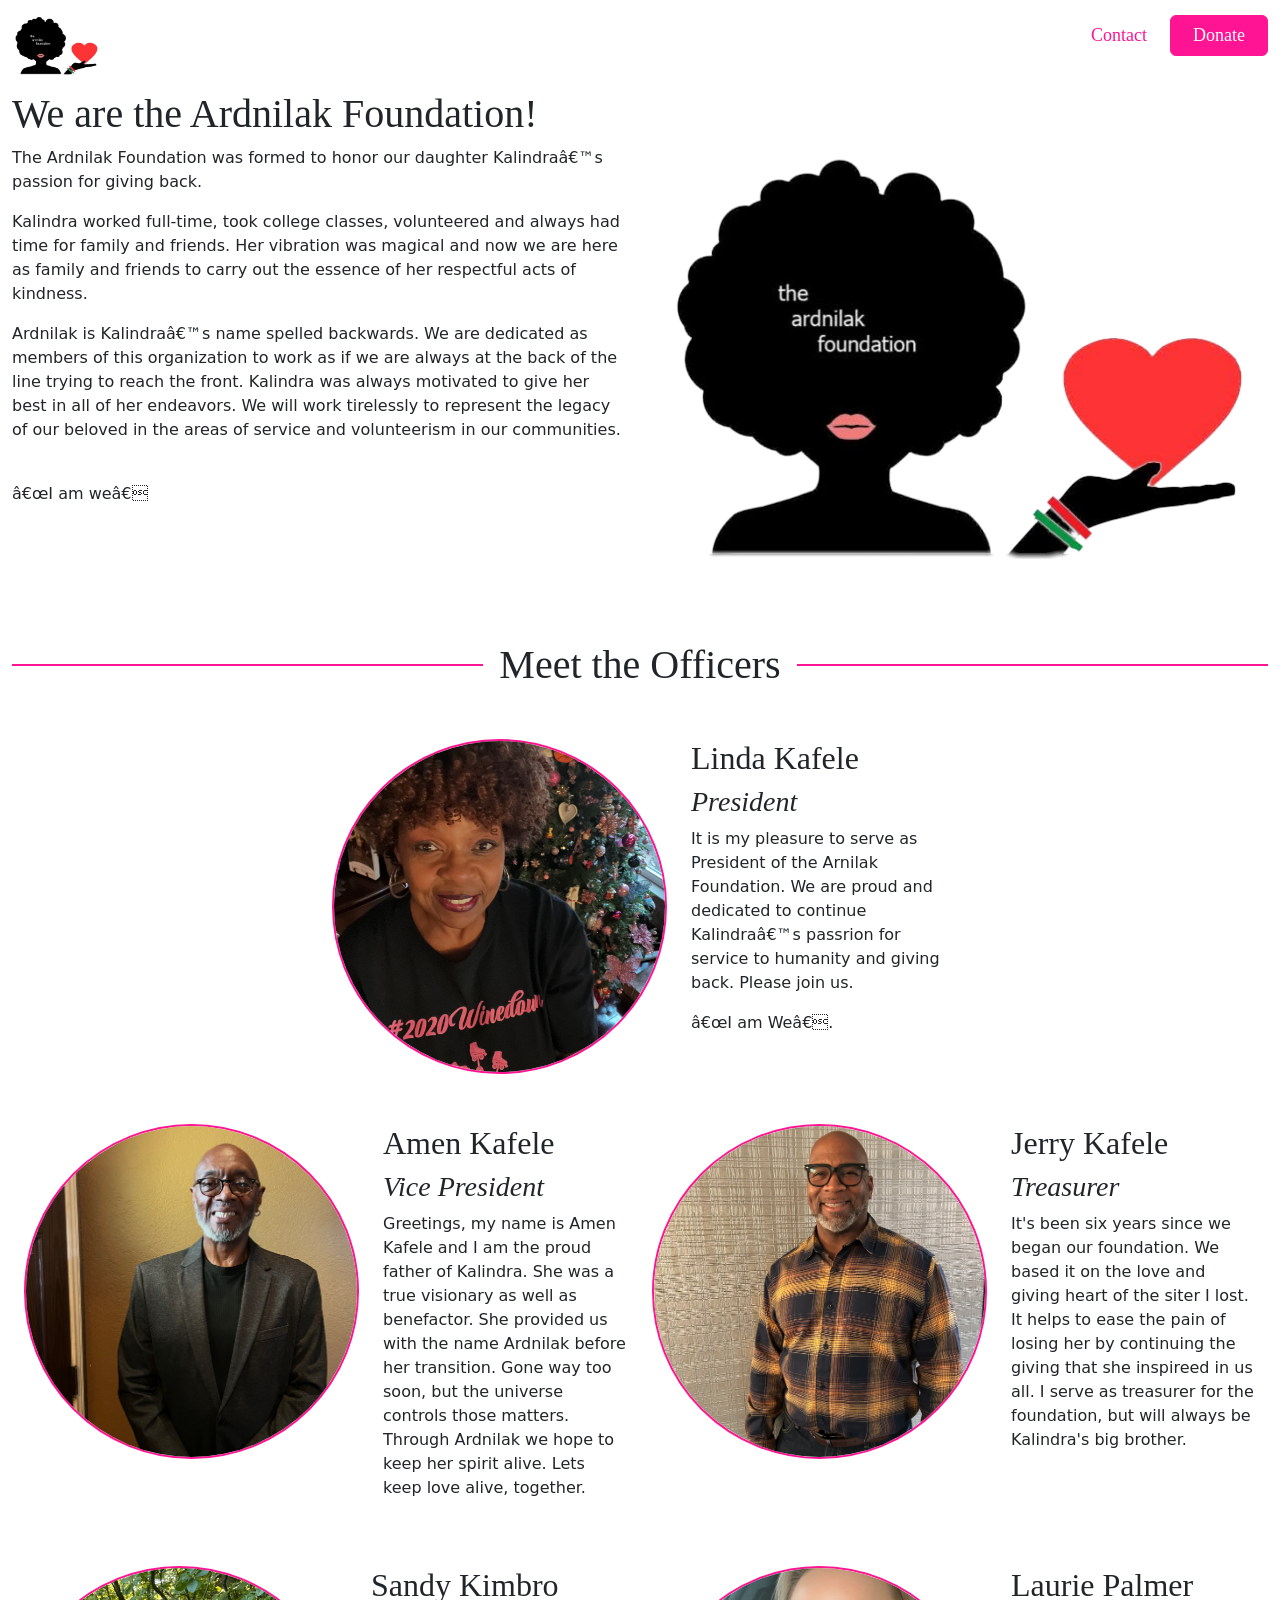
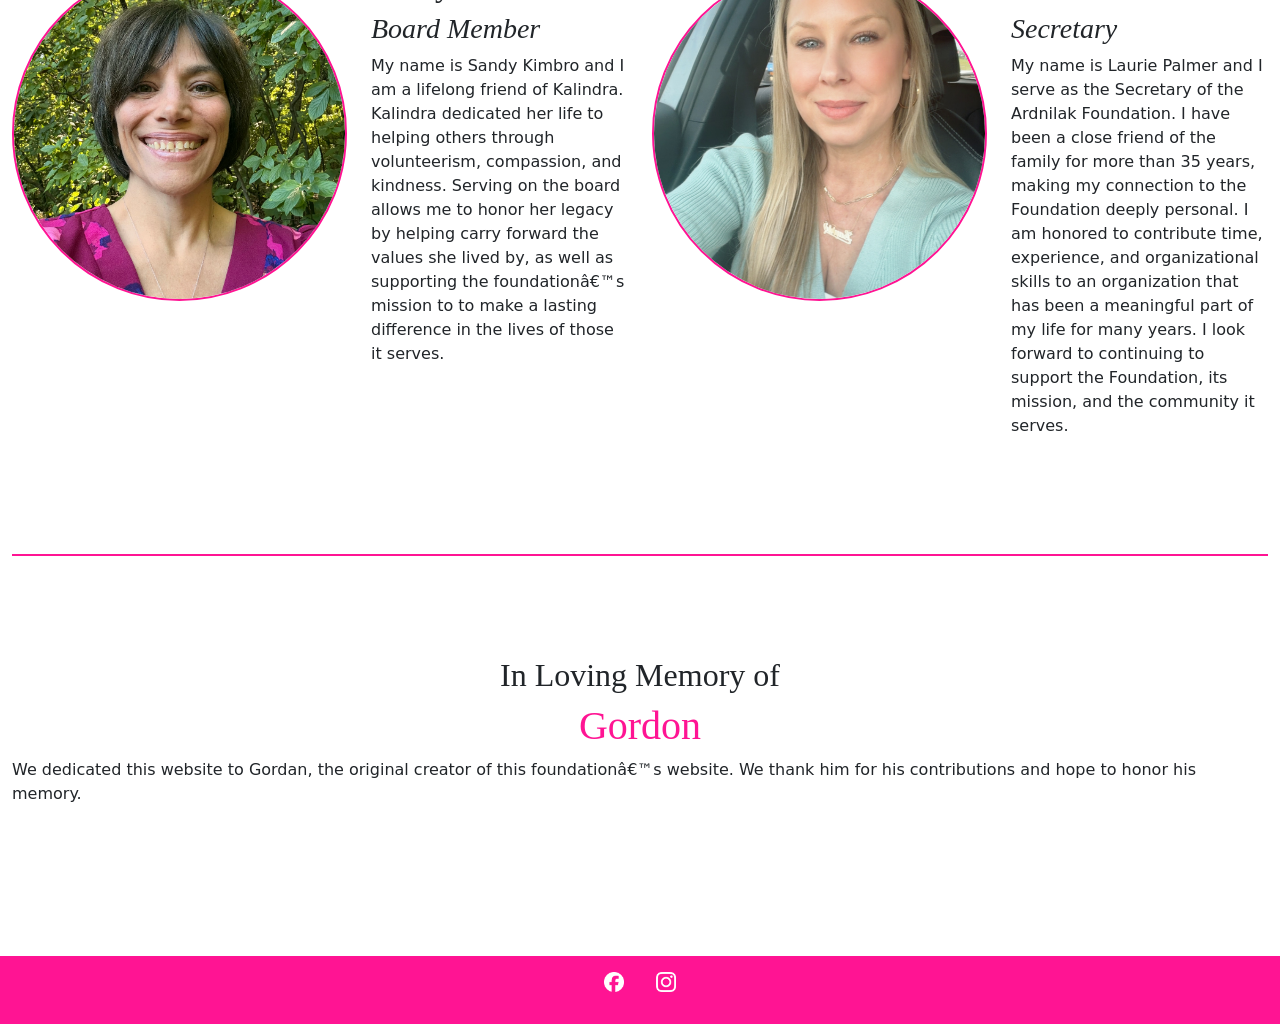
==== index.html @ 9dce62a3 "Add files via upload" ====
<!doctype html>
<html>
<head>
	<title>Ardnilak Foundation Home Page</title>
	<link rel="stylesheet" href="ard_style.css">
    <link href="https://cdn.jsdelivr.net/npm/bootstrap@5.3.8/dist/css/bootstrap.min.css" rel="stylesheet" integrity="sha384-sRIl4kxILFvY47J16cr9ZwB07vP4J8+LH7qKQnuqkuIAvNWLzeN8tE5YBujZqJLB" crossorigin="anonymous">
	<meta name="viewport" content="width=device-width, initial-scale=1.0, user-scalable=yes">
</head>

	<body>

	<header class="ard-header">
		<div class="container-fluid">
			<nav class="ard-main-nav">
				<a href="index.html"><img class="logo" src="ardnilak_logo.png" alt="Ardnilak Logo"></a>
				<ul>
					<li><button type="button" class="btn btn-secondary"><a href="ardnilak_contact.html">Contact</a></button></li>
					<li><button type ="button" class="btn btn-custom"><a href="https://www.zeffy.com/en-US/donation-form/thank-you-for-your-donation-20" target="_blank">Donate</a></button></li>
				</ul>
			</nav>
		</div>
	</header>

	<div class="ard-hero">
		<div class="container-fluid">
			<h1>We are the Ardnilak Foundation!</h1>
			<div class="row justify-content-center">
				<div class="col-md col-sm">
					<p>The Ardnilak Foundation was formed to honor our daughter Kalindra’s passion for giving back.</p>
					<p>Kalindra worked full-time, took college classes, volunteered and always had time for family and friends. Her vibration was magical and now we are here as family and friends to carry out the essence of her respectful acts of kindness.</p>
					<p>Ardnilak is Kalindra’s name spelled backwards. We are dedicated as members of this organization to work as if we are always at the back of the line trying to reach the front. Kalindra was always motivated to give her best in all of her endeavors. We will work tirelessly to represent the legacy of our beloved in the areas of service and volunteerism in our communities.</p>
					<br>

					<p>“I am we”</p>
				</div>
				<div class="col-md col-sm">
				<img class="logo" src="ardnilak_logo.png" alt="Ardnilak Logo">
				</div>
			</div>
		</div>
	</div>

	<div class="ard-officers">
		<div class="container-fluid">
				<span><h1>Meet the Officers</h1></span>
		</div>
	</div>

	<div class="officer-info">
		<div class="container-fluid">
			<div class="row justify-content-center">
				<div class="col-md-6">
					<div class="row">
						<div class="col-md col-sm">
							<img class="officer-img" src="Linda.jpeg" alt="Linda">
						</div>
						<div class="col-md col-sm">
							<h2>Linda Kafele</h2>
							<h3>President</h3>
							<p>It is my pleasure to serve as President of  the Arnilak Foundation. We are proud and dedicated to  continue Kalindra’s passrion for service to humanity and giving back. Please join us.</p><p>“I am We”.</p>
						</div>
					</div><!--row end-->
				</div><!--column close-->
			</div>

		<div class="container-fluid">
			<div class="row">
			<div class="col-md-6">
				<div class="row">
				<div class="col-md col-sm">
					<img class="officer" src="Amen.jpeg">
				</div>
				<div class="col-md col-sm">
					<h2>Amen Kafele</h2>
					<h3>Vice President</h3>
					<p>Greetings, my name is Amen Kafele and I am the proud father of Kalindra. She was a true visionary as well as benefactor. She provided us with the name Ardnilak before her transition. Gone way too soon, but the universe controls those matters. Through Ardnilak  we hope to keep her spirit alive. Lets keep love alive, together.</p>
				</div>
			</div>
			</div> <!--col 6 end-->

			
			<div class="col-md-6">
			<div class="row">
				<div class="col-md col-sm">
					<img class="officer" src="Jerry.jpeg">
				</div>
				<div class="col-md col-sm">
					<h2>Jerry Kafele</h2>
					<h3>Treasurer</h3>
					<p>It's been six years since we began our foundation. We based it on the love and giving heart of the siter I lost. It helps to ease the pain of losing her by continuing the giving that she inspireed in us all. I serve as treasurer for the foundation, but will always be Kalindra's big brother.</p>
				</div>
			</div>
			</div><!--col 6 end-->
		</div><!--row end-->
	</div>

		<div class="w-100"></div>

	<div class="row">
			<div class="col-md-6">
				<div class="row">
				<div class="col-md col-sm">
					<img class="officer" src="Sandy.jpeg">
				</div>
				<div class="col-md col-sm">
					<h2>Sandy Kimbro</h2>
					<h3>Board Member</h3>
					<p>My name is Sandy Kimbro and I am a lifelong friend of Kalindra. Kalindra dedicated her life to helping others through volunteerism, compassion, and kindness. Serving on the board allows me to honor her legacy by helping carry  forward the values she lived by, as well as supporting the foundation’s mission to to make a lasting difference in the lives of those it serves.</p>
				</div>
			</div>
			</div> <!--col 6 end-->

			<div class="col-md-6">
				<div class="row">
					<div class="col-md col-sm">
						<img class="officer" src="Laurie.jpeg">
					</div>
					<div class="col-md col-sm">
						<h2>Laurie Palmer</h2>
						<h3>Secretary</h3>
						<p>My name is Laurie Palmer and I serve as the Secretary of the Ardnilak Foundation. I have been a close friend of the family for more than 35 years, making my connection to the Foundation deeply personal. I am honored to contribute time, experience, and organizational skills to an organization that has been a meaningful part of my life for many years. I look forward to continuing to support the Foundation, its mission, and the community it serves.</p>
					</div>
				</div>
			</div><!--col 6 end-->
	</div><!--row end-->
		<hr>
	</div><!--container end-->
</div><!--officer info end-->

	<div class="ilm">
		<div class=" container-fluid">
			<div class="row">
				<h2 class="ilm-title">In Loving Memory of</h2>
				<div class="w-100"></div>
				<h1 class="gordon">Gordon</h1>
				<p class="ilm-statement">We dedicated this website to Gordan, the original creator of this foundation’s website. We thank him for his contributions and hope to honor his memory.</p>
			</div><!--row end-->
		</div><!--container end-->
	</div><!--ilm end-->

	<div class="ard-footer">
		<div class="container-fluid">
			<div class="row">
				<ul>
					<li><a href="https://www.facebook.com/people/Ardnilak-Foundation/100068986899114/" target="_blank" rel="noopener noreferrer"><img src="Facebook_Logo_Secondary.png"></a></li>
					<li><a href="https://www.instagram.com/theardnilakfoundation/" target="_blank" rel="noopener noreferrer"><img src="Instagram_Glyph_White.png"></a></li>
				</ul>
			</div>
		</div>
	</div>







	</body>
---- ard_style.css ----
/*FONT & CONTAINER DIMENSIONS*/

@media (max-width: 768px){
	
}

h1{
	font-size: 48px;
	color: deeppink;
	font-family: "Times New Roman", Times, serif;
}

h2{
	font-size: 32px;
	font-family: "Times New Roman", Times, serif;

}

h3{
	font-size: 24px;
	font-style: italic;
	font-family: "Times New Roman", Times, serif;

}

p{
	font-size: 16px;
}

a{
	font-size: 18px;
	font-family: "Times New Roman", Times, serif;
}

/*******************FONT & CONTAINER SECTION END********************************/

/*HEADER SECTION CSS*/

.ard-main-nav img{
	height:60px;
	max-width:100%;
	float: left;
}

.ard-main-nav ul{
	display: flex;
	float: right;
	list-style: none;
}

header.ard-header{
	display: flex;
	justify-content: space-between;
	align-items: center;
	margin: 15px 0;

}

header a{
	margin: 0 10px;
}

.btn{
	background-color: deeppink !important;
	border-color: deeppink !important;
	transition: background-color 0.2s ease!important;
}

.btn:hover{
	background-color: white !important;
	color: deeppink !important;
	border: 1px solid deeppink;
}

.btn-secondary{
	background-color: white !important;
	border-color: white !important;
}


.btn-secondary a{
	color: deeppink !important;
}

.btn-secondary a:hover{
	text-decoration: underline;
}

.btn a{
	color: white;
	text-decoration: none;
	transition: color 0.2s ease!important;
}

.btn a:hover{
	color: deeppink;
}


/*************************/

/*HERO SECTION CSS*/

.ard-hero img{
	height: 100%;
	object-fit: cover;
	max-inline-size: 100%;
}

.ard-hero{
	margin-bottom: -20px;
}

/***********************/

/*OFFICER SECTION CSS*/

.ard-officers h1{
	display: flex;
	justify-content: center;
	align-items: center;
	margin: 50px 0px;
	gap: 1rem;
	width: 100%;
}

.ard-officers h1::before{
	content: ""; /* Required for pseudo-elements */
  flex: 1; /* Take remaining space (pushes text to center) */
  height: 2px; /* Line thickness */
  background: deeppink; /* Line color */
}

.ard-officers h1::after{
	content: ""; /* Required for pseudo-elements */
  flex: 1; /* Take remaining space (pushes text to center) */
  height: 2px; /* Line thickness */
  background: deeppink; /* Line color */
}

.officer-info img {
    width: 335px;        
    height: 335px;      
    object-fit: cover;   
    border-radius: 50%; 
    display: block;
    border: 2px solid deeppink;
}

.col-md{
	margin: 50px 0px; /*GAPS IN BETWEEN SECTIONS*/
}

.officer-info hr {
	border: none;
	height: 2px;
	opacity: 1;
	background-color: deeppink;
	margin: 50px 0;
}


/***********************/

/*FOOTER SECTION CSS*/

.ard-footer img{
	height: 20px;
	width: 20px;
	margin: 16px;
	display: flex;
}

.ard-footer ul{
	list-style: none;
	align-items: center;
	display: flex;
	justify-content: center;
}

.ard-footer{
	background-color: deeppink;
}

/****************/

/*ILM SECTION CSS*/
.ilm {
	margin: 100px 0;
}
.ilm-title{
	display: flex;
	justify-content: center;
	align-items: center;
	gap: 1rem;
	width: 100%;
}

.gordon{
	display: flex;
	justify-content: center;
	align-items: center;
	width: 100%;
}

.ilm-statement{
	display: flex;
	justify-content: center;
	align-items: center;
	width: 100%;
	margin-bottom: 50px;
}


/*****************HOMEPAGE SECTION END***********************************************/

/*CONTACT PAGE CSS*/

.ard-contact-header h1{
	display: flex;
	justify-content: center;
	align-items: center;
	padding-bottom: 20px;
}

.ilm h1{
	color: deeppink;
}

.ard-contact-form{
	margin-bottom: 87px;
}

.btn-submit{
	color: white!important;
	font-family: "Times New Roman", Times, serif !important;
}
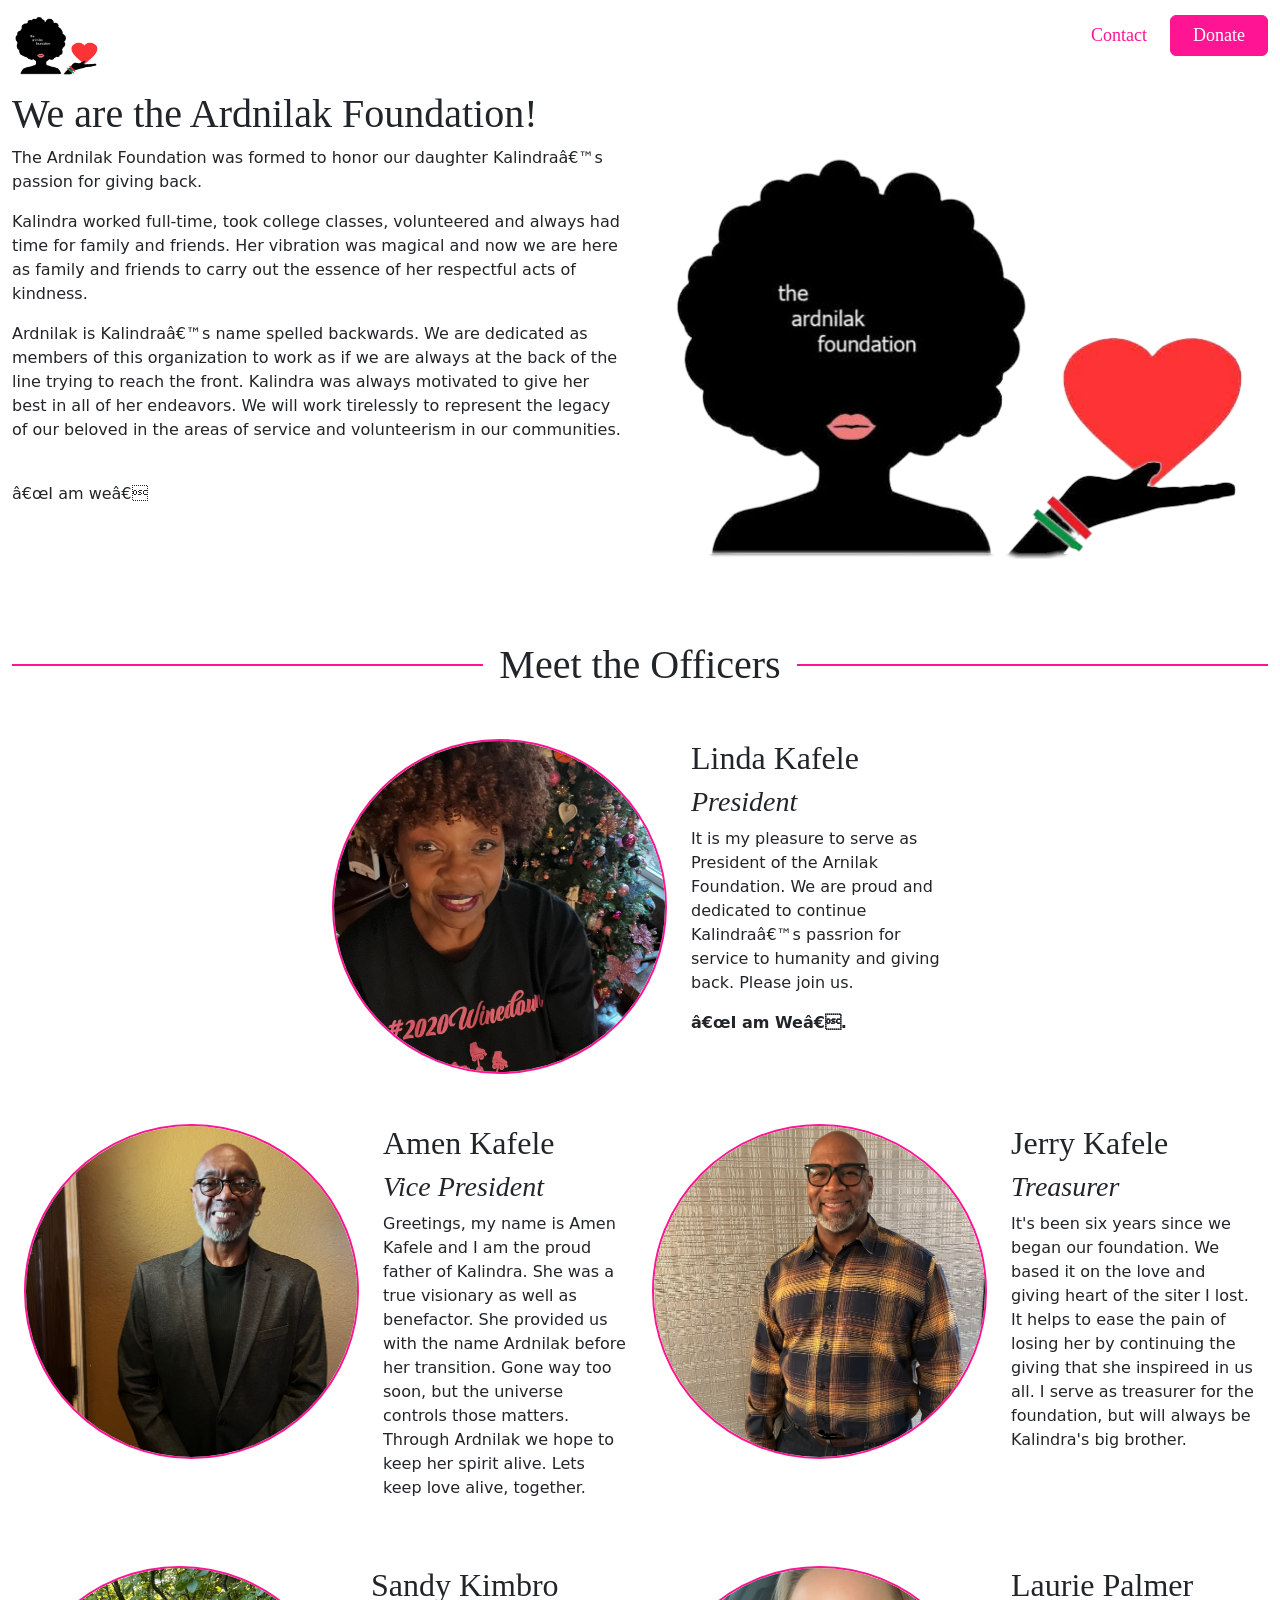
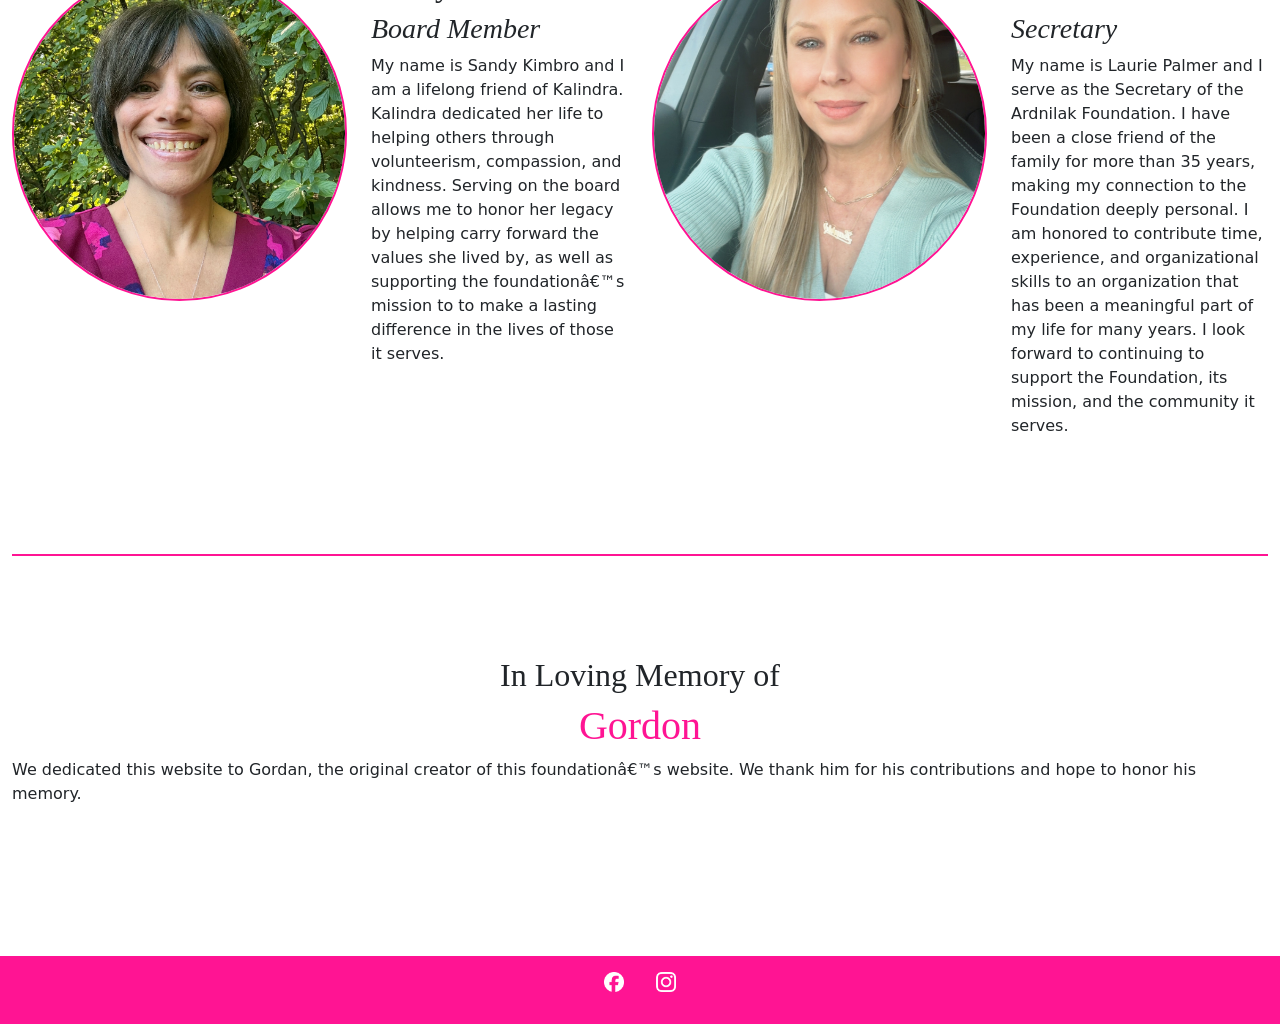
==== commit cc2a514c: "Add files via upload" ====
--- a/index.html
+++ b/index.html
@@ -3,6 +3,7 @@
 <head>
 	<title>Ardnilak Foundation Home Page</title>
 	<link rel="stylesheet" href="ard_style.css">
+	<link rel="icon" type="image/png" sizes="48x48" href="ardnilak_logo.png">
     <link href="https://cdn.jsdelivr.net/npm/bootstrap@5.3.8/dist/css/bootstrap.min.css" rel="stylesheet" integrity="sha384-sRIl4kxILFvY47J16cr9ZwB07vP4J8+LH7qKQnuqkuIAvNWLzeN8tE5YBujZqJLB" crossorigin="anonymous">
 	<meta name="viewport" content="width=device-width, initial-scale=1.0, user-scalable=yes">
 </head>
@@ -57,7 +58,8 @@
 						<div class="col-md col-sm">
 							<h2>Linda Kafele</h2>
 							<h3>President</h3>
-							<p>It is my pleasure to serve as President of  the Arnilak Foundation. We are proud and dedicated to  continue Kalindra’s passrion for service to humanity and giving back. Please join us.</p><p>“I am We”.</p>
+							<p>It is my pleasure to serve as President of  the Arnilak Foundation. We are proud and dedicated to  continue Kalindra’s passrion for service to humanity and giving back. Please join us.</p>
+							<p class="heavy">“I am We”.</p>
 						</div>
 					</div><!--row end-->
 				</div><!--column close-->
--- a/ard_style.css
+++ b/ard_style.css
@@ -2,6 +2,13 @@
 
 @media (max-width: 768px){
 	
+	.col-md{
+		flex-direction: column;
+	}
+}
+
+.heavy{
+	font-weight: 700;
 }
 
 h1{
@@ -234,4 +241,21 @@
 .btn-submit{
 	color: white!important;
 	font-family: "Times New Roman", Times, serif !important;
+}
+
+/*SUCCESS PAGE*/
+.thankYou h1{
+	justify-content: center;
+	align-items: center;
+	display: flex;
+}
+
+.thankYou p{
+	justify-content: center;
+	align-items: center;
+	display: flex;
+}
+
+.thankYou{
+	height: 76vh;
 }
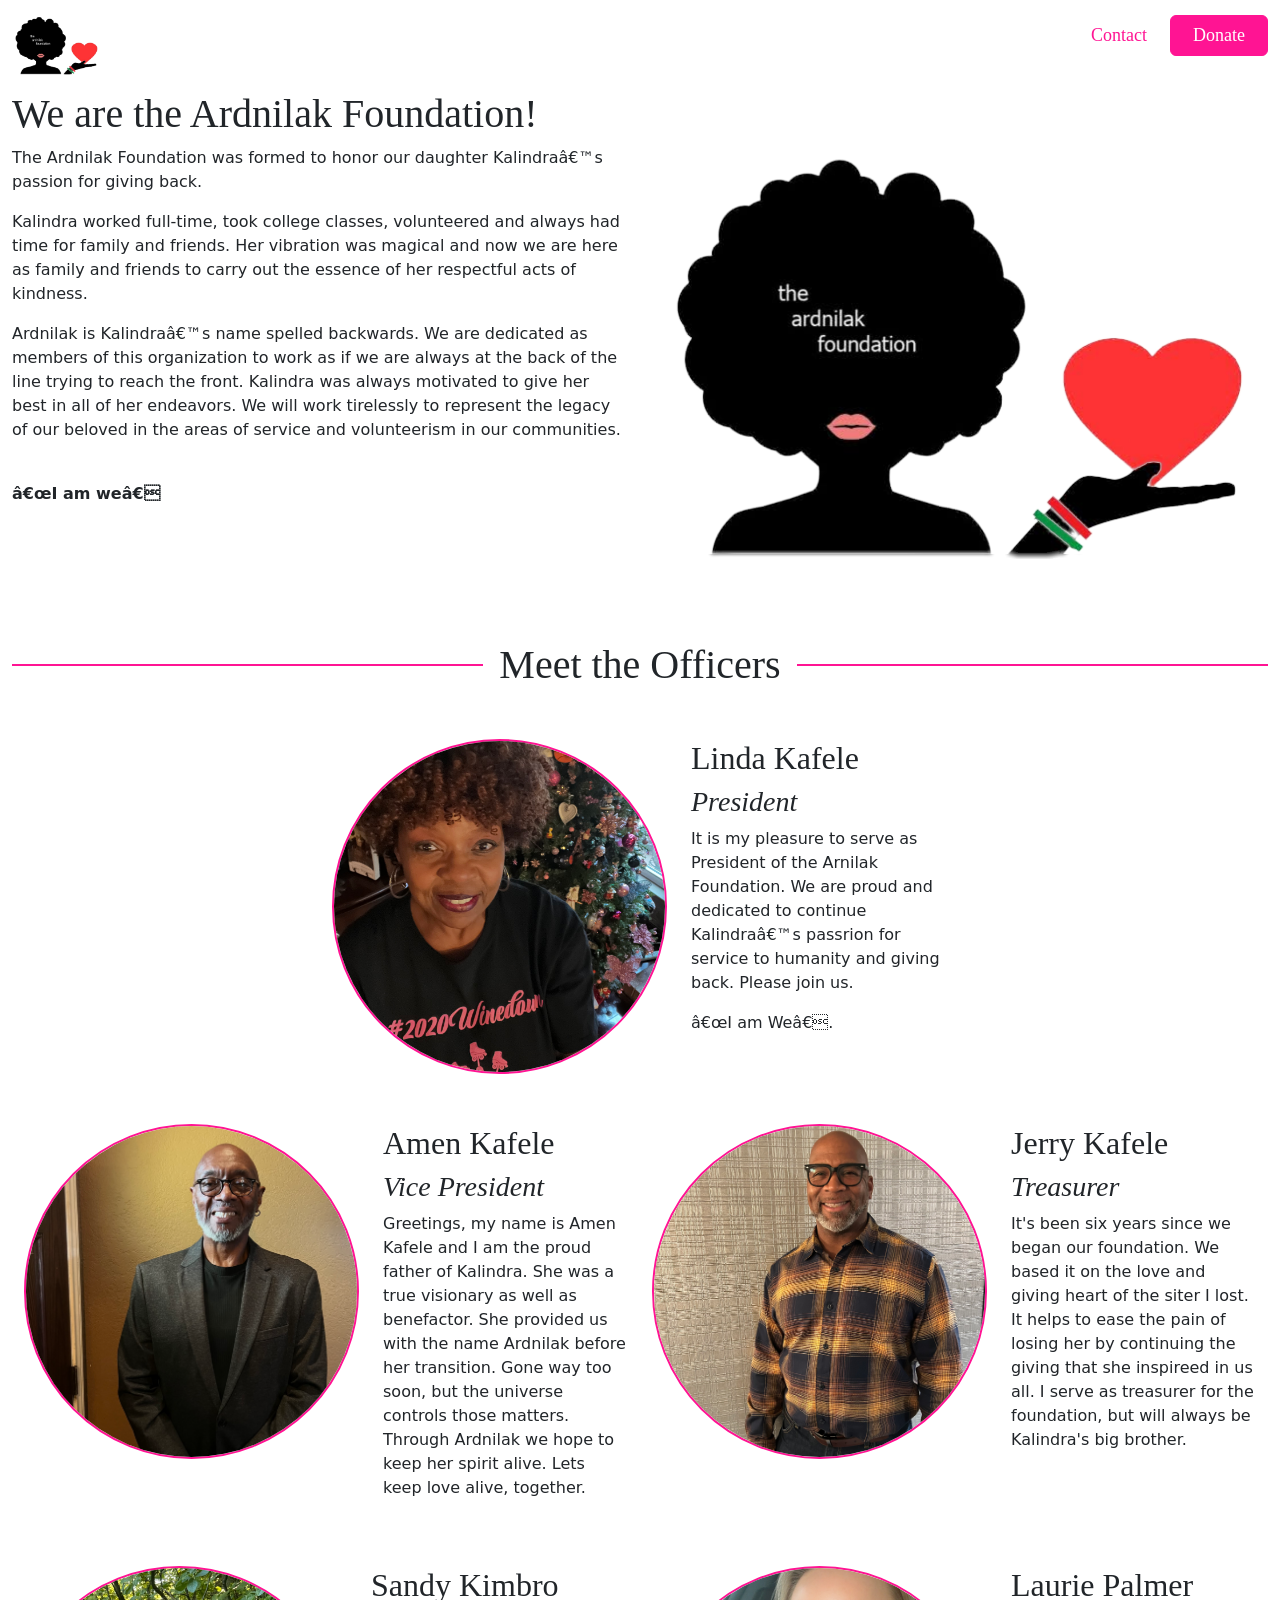
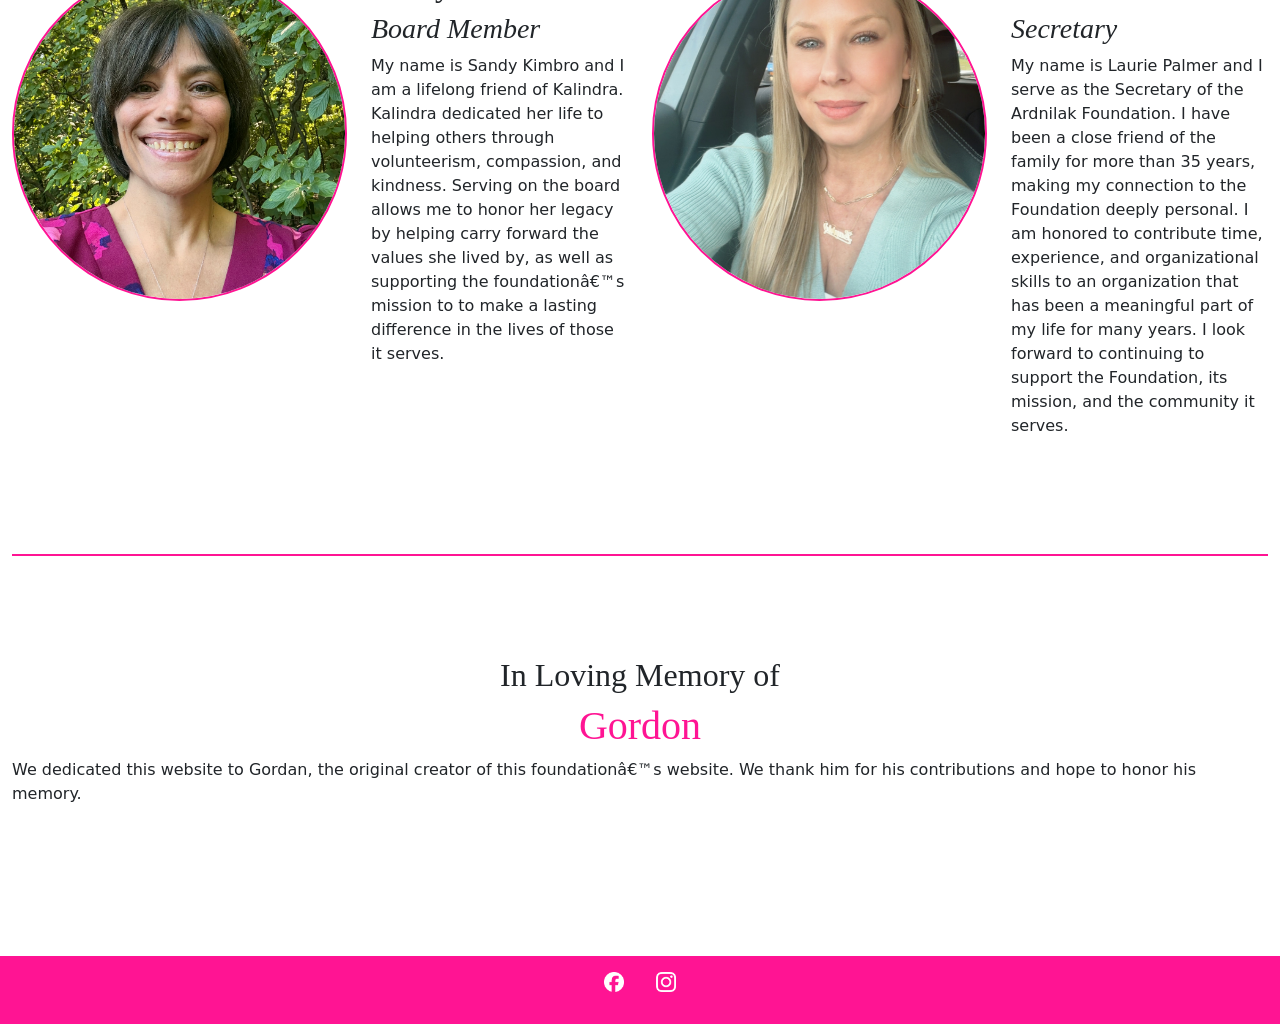
==== commit 178e0b44: "Update index.html" ====
--- a/index.html
+++ b/index.html
@@ -32,7 +32,7 @@
 					<p>Ardnilak is Kalindra’s name spelled backwards. We are dedicated as members of this organization to work as if we are always at the back of the line trying to reach the front. Kalindra was always motivated to give her best in all of her endeavors. We will work tirelessly to represent the legacy of our beloved in the areas of service and volunteerism in our communities.</p>
 					<br>
 
-					<p>“I am we”</p>
+					<p class="heavy">“I am we”</p>
 				</div>
 				<div class="col-md col-sm">
 				<img class="logo" src="ardnilak_logo.png" alt="Ardnilak Logo">
@@ -59,7 +59,7 @@
 							<h2>Linda Kafele</h2>
 							<h3>President</h3>
 							<p>It is my pleasure to serve as President of  the Arnilak Foundation. We are proud and dedicated to  continue Kalindra’s passrion for service to humanity and giving back. Please join us.</p>
-							<p class="heavy">“I am We”.</p>
+							<p>“I am We”.</p>
 						</div>
 					</div><!--row end-->
 				</div><!--column close-->
@@ -157,4 +157,4 @@
 
 
 
-	</body>+	</body>
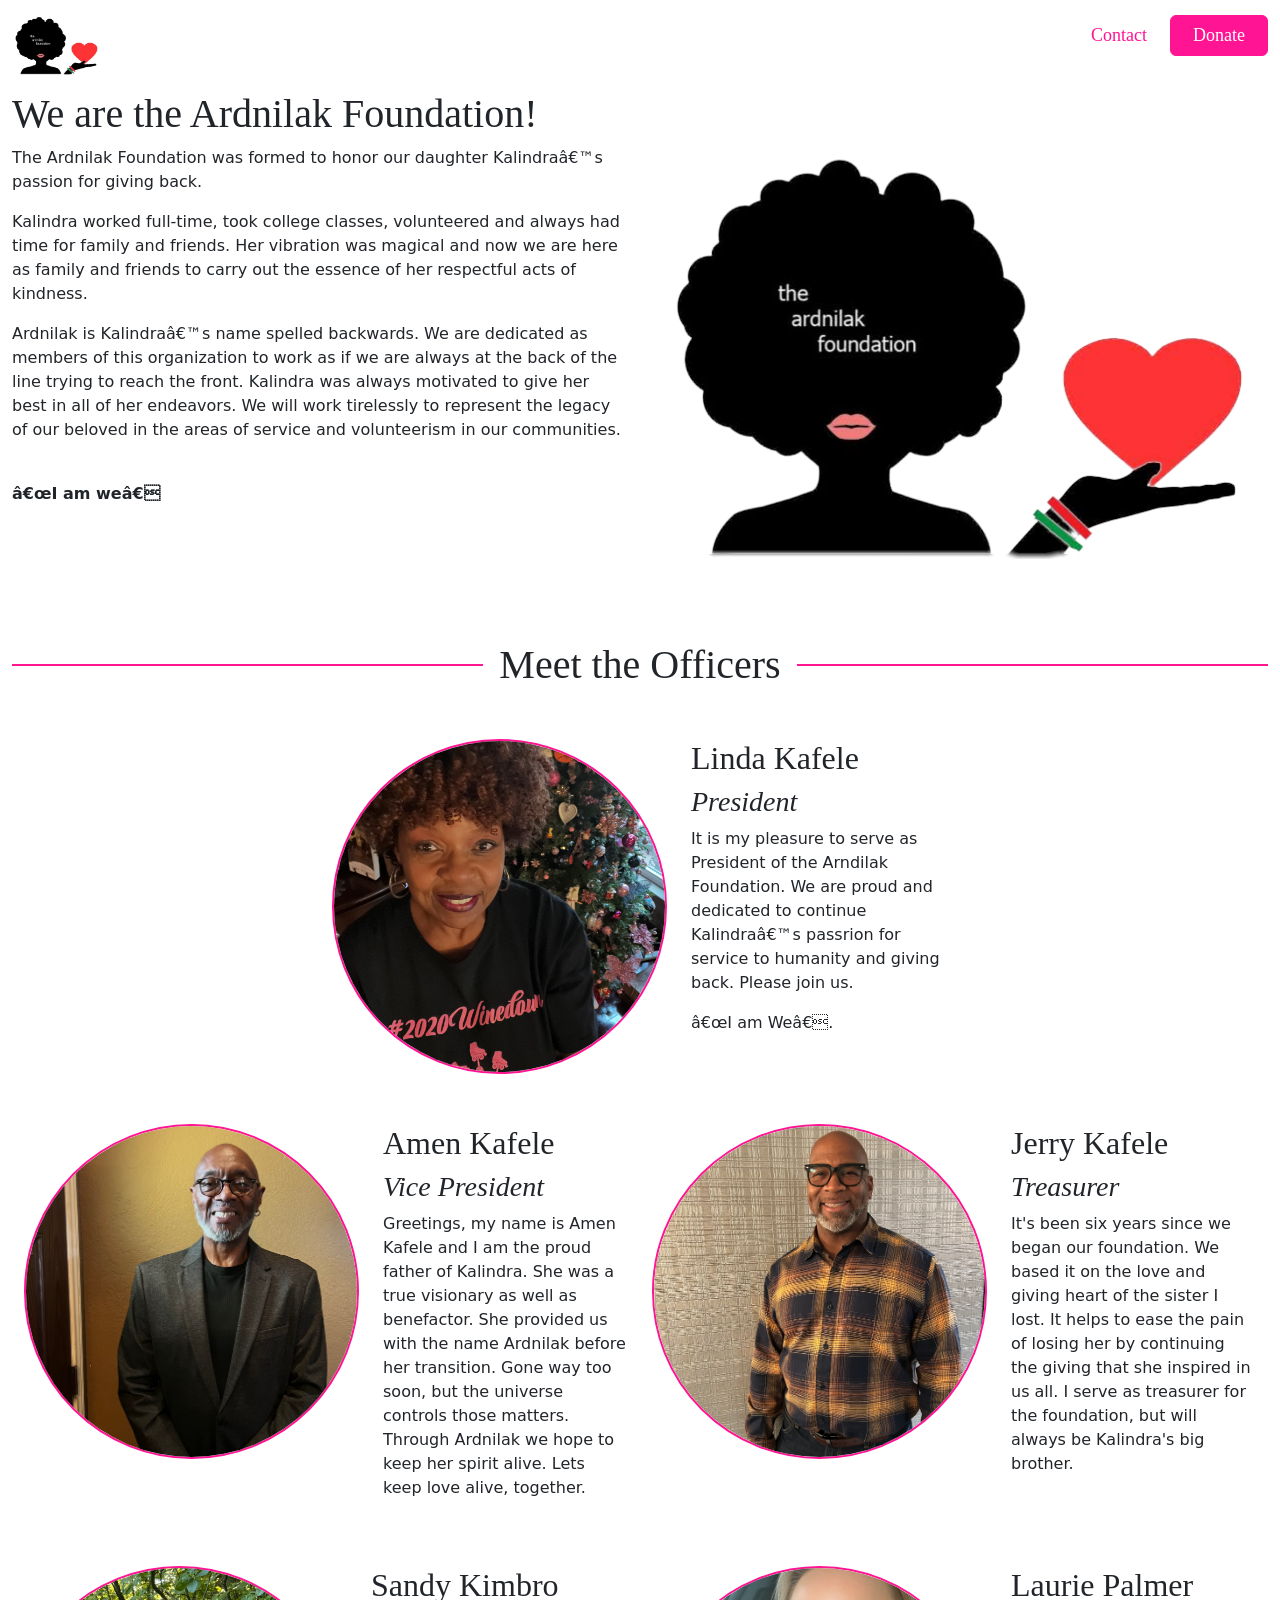
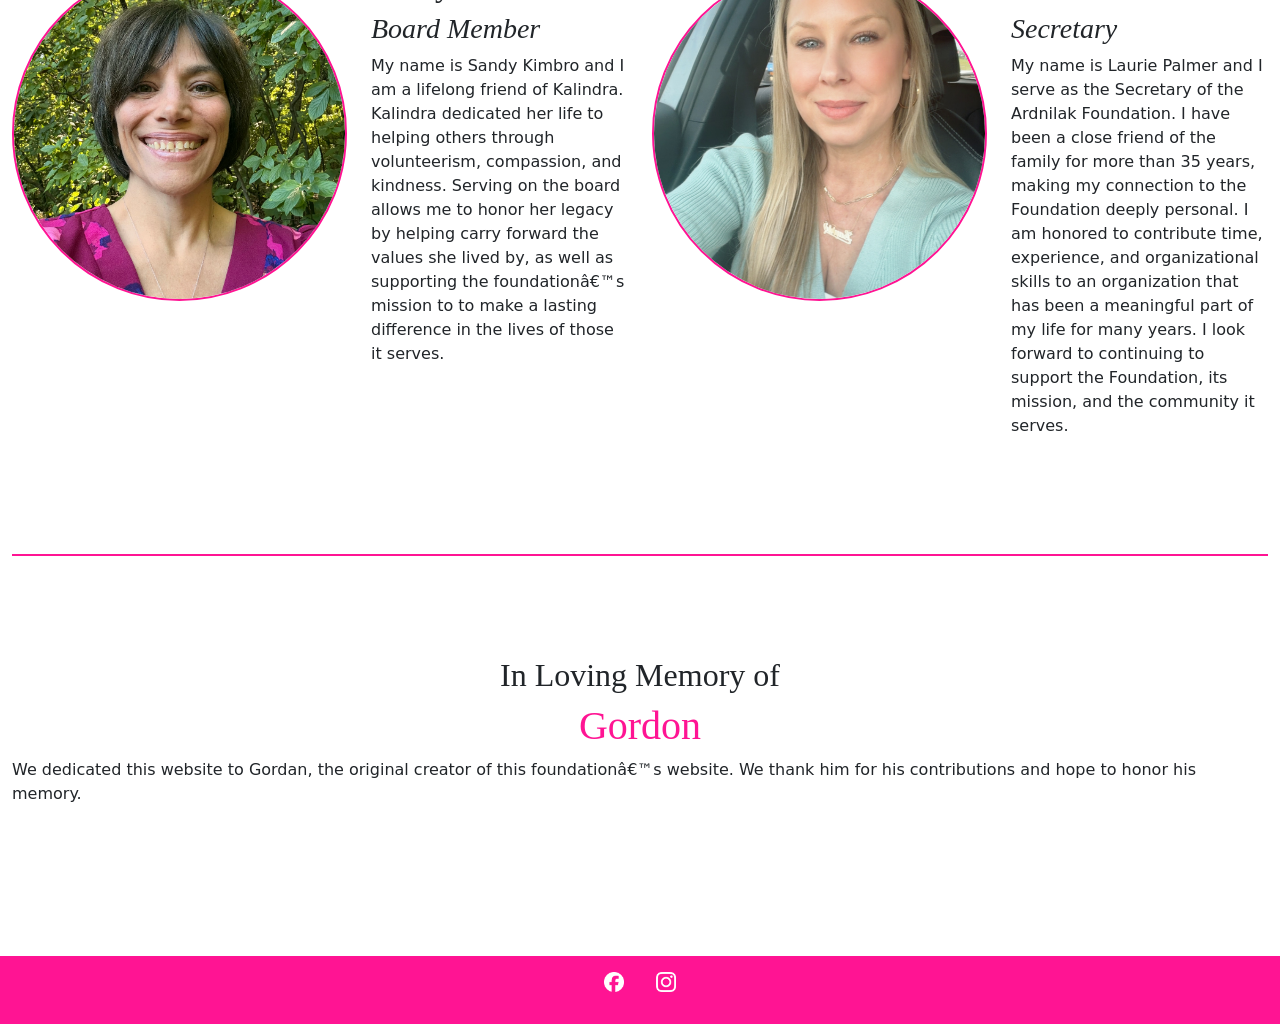
==== commit cea880f5: "Update index.html" ====
--- a/index.html
+++ b/index.html
@@ -58,7 +58,7 @@
 						<div class="col-md col-sm">
 							<h2>Linda Kafele</h2>
 							<h3>President</h3>
-							<p>It is my pleasure to serve as President of  the Arnilak Foundation. We are proud and dedicated to  continue Kalindra’s passrion for service to humanity and giving back. Please join us.</p>
+							<p>It is my pleasure to serve as President of  the Arndilak Foundation. We are proud and dedicated to  continue Kalindra’s passrion for service to humanity and giving back. Please join us.</p>
 							<p>“I am We”.</p>
 						</div>
 					</div><!--row end-->
@@ -89,7 +89,7 @@
 				<div class="col-md col-sm">
 					<h2>Jerry Kafele</h2>
 					<h3>Treasurer</h3>
-					<p>It's been six years since we began our foundation. We based it on the love and giving heart of the siter I lost. It helps to ease the pain of losing her by continuing the giving that she inspireed in us all. I serve as treasurer for the foundation, but will always be Kalindra's big brother.</p>
+					<p>It's been six years since we began our foundation. We based it on the love and giving heart of the sister I lost. It helps to ease the pain of losing her by continuing the giving that she inspired in us all. I serve as treasurer for the foundation, but will always be Kalindra's big brother.</p>
 				</div>
 			</div>
 			</div><!--col 6 end-->
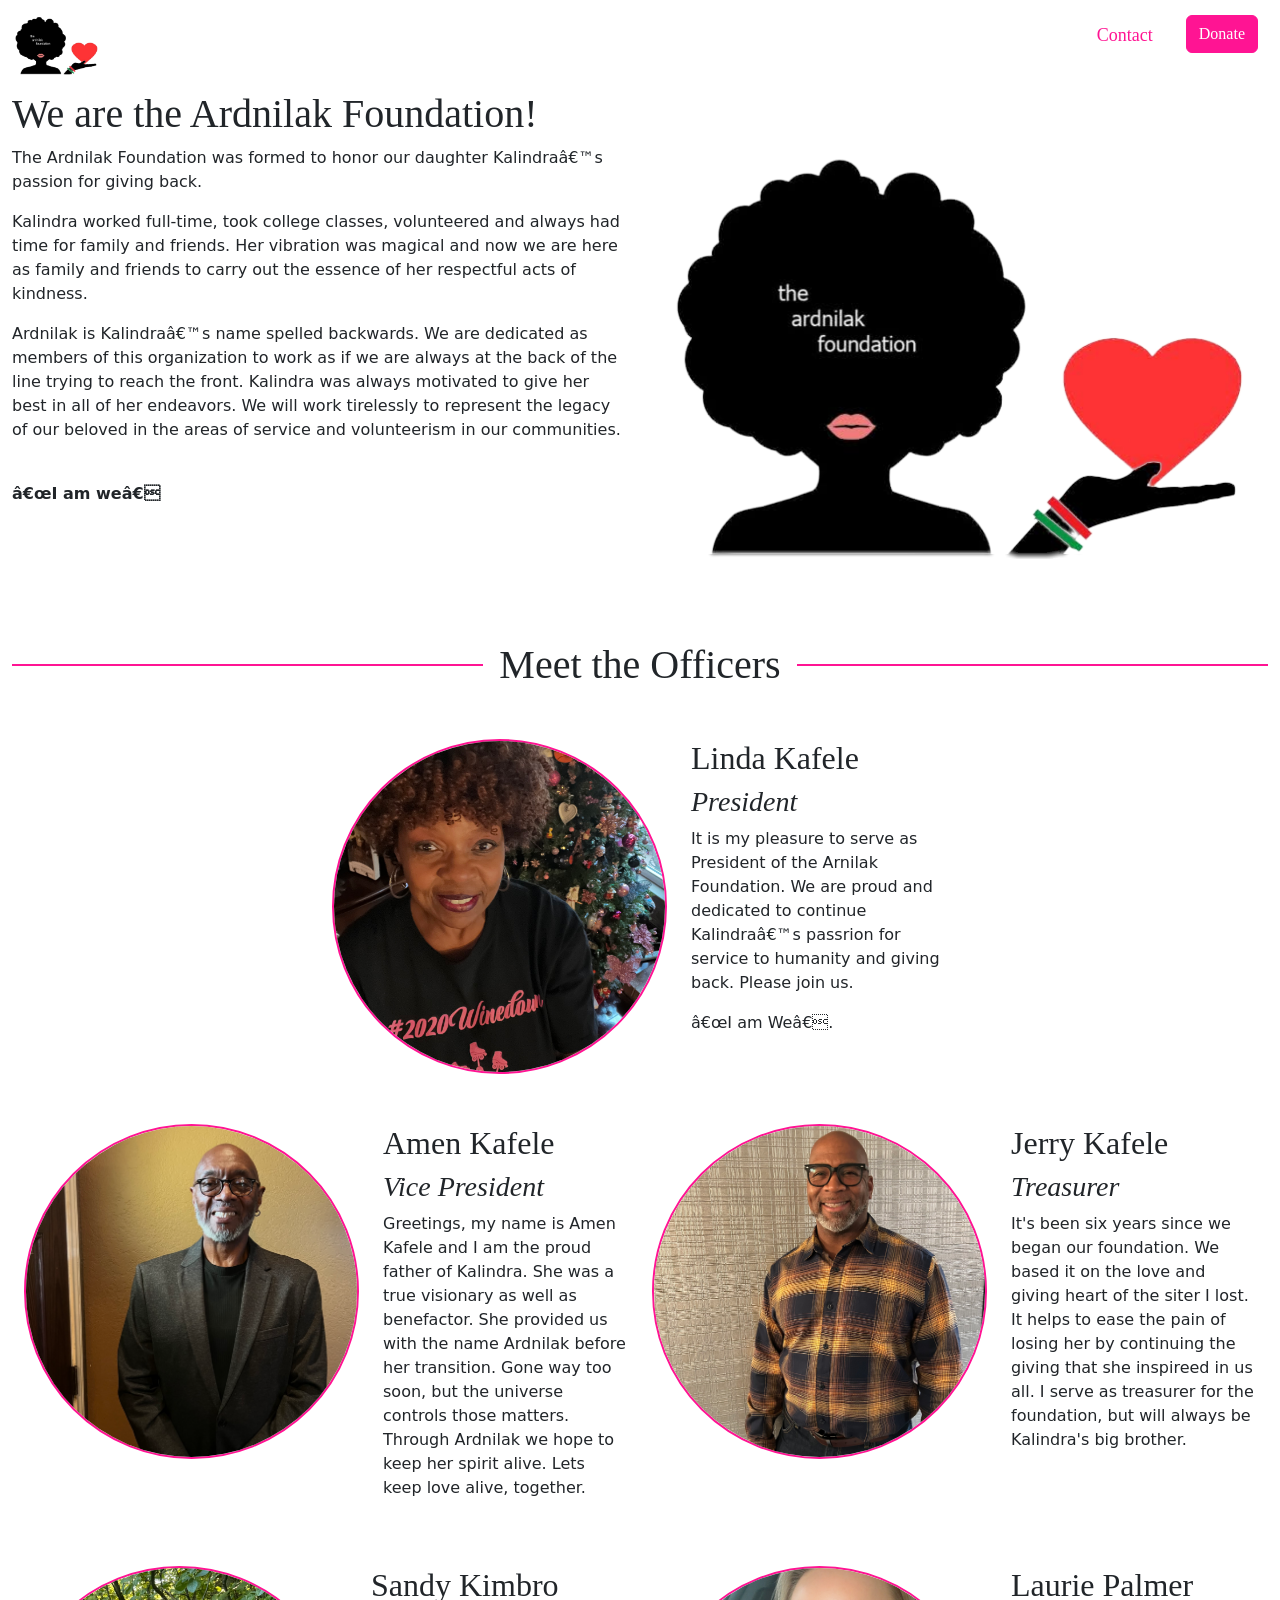
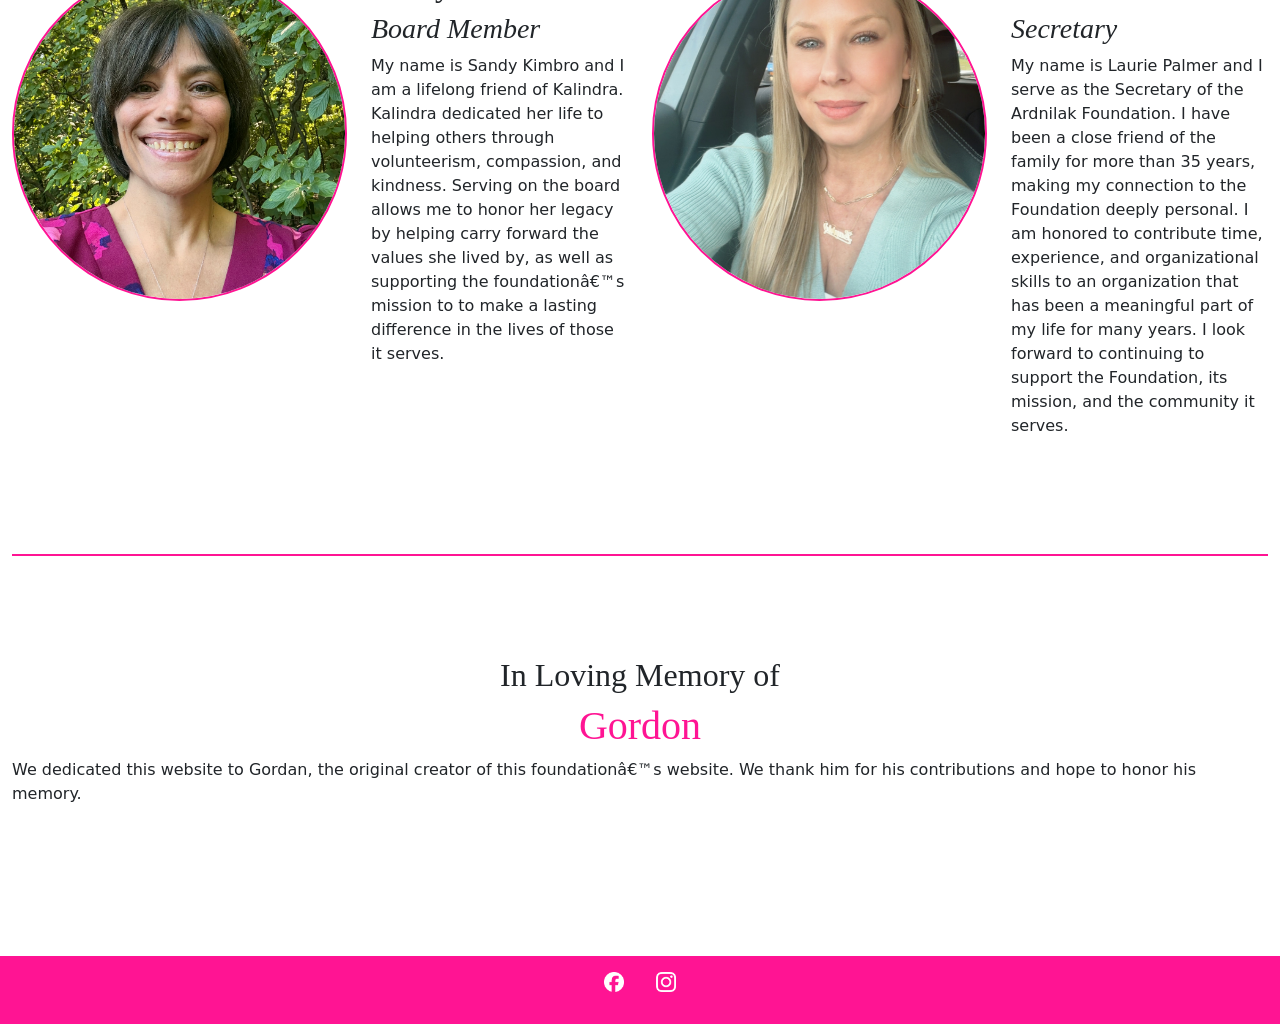
==== commit 6358da72: "Add files via upload" ====
--- a/index.html
+++ b/index.html
@@ -16,7 +16,7 @@
 				<a href="index.html"><img class="logo" src="ardnilak_logo.png" alt="Ardnilak Logo"></a>
 				<ul>
 					<li><button type="button" class="btn btn-secondary"><a href="ardnilak_contact.html">Contact</a></button></li>
-					<li><button type ="button" class="btn btn-custom"><a href="https://www.zeffy.com/en-US/donation-form/thank-you-for-your-donation-20" target="_blank">Donate</a></button></li>
+					<li><a href="https://www.zeffy.com/en-US/donation-form/thank-you-for-your-donation-20" target="_blank" class="btn btn-primary">Donate</a></li>
 				</ul>
 			</nav>
 		</div>
@@ -58,7 +58,7 @@
 						<div class="col-md col-sm">
 							<h2>Linda Kafele</h2>
 							<h3>President</h3>
-							<p>It is my pleasure to serve as President of  the Arndilak Foundation. We are proud and dedicated to  continue Kalindra’s passrion for service to humanity and giving back. Please join us.</p>
+							<p>It is my pleasure to serve as President of  the Arnilak Foundation. We are proud and dedicated to  continue Kalindra’s passrion for service to humanity and giving back. Please join us.</p>
 							<p>“I am We”.</p>
 						</div>
 					</div><!--row end-->
@@ -89,7 +89,7 @@
 				<div class="col-md col-sm">
 					<h2>Jerry Kafele</h2>
 					<h3>Treasurer</h3>
-					<p>It's been six years since we began our foundation. We based it on the love and giving heart of the sister I lost. It helps to ease the pain of losing her by continuing the giving that she inspired in us all. I serve as treasurer for the foundation, but will always be Kalindra's big brother.</p>
+					<p>It's been six years since we began our foundation. We based it on the love and giving heart of the siter I lost. It helps to ease the pain of losing her by continuing the giving that she inspireed in us all. I serve as treasurer for the foundation, but will always be Kalindra's big brother.</p>
 				</div>
 			</div>
 			</div><!--col 6 end-->
@@ -157,4 +157,4 @@
 
 
 
-	</body>
+	</body>
--- a/ard_style.css
+++ b/ard_style.css
@@ -39,6 +39,9 @@
 	font-family: "Times New Roman", Times, serif;
 }
 
+
+
+
 /*******************FONT & CONTAINER SECTION END********************************/
 
 /*HEADER SECTION CSS*/
@@ -77,6 +80,10 @@
 	background-color: white !important;
 	color: deeppink !important;
 	border: 1px solid deeppink;
+}
+
+.btn-primary{
+	font-family: "Times New Roman", Times, serif !important;
 }
 
 .btn-secondary{
